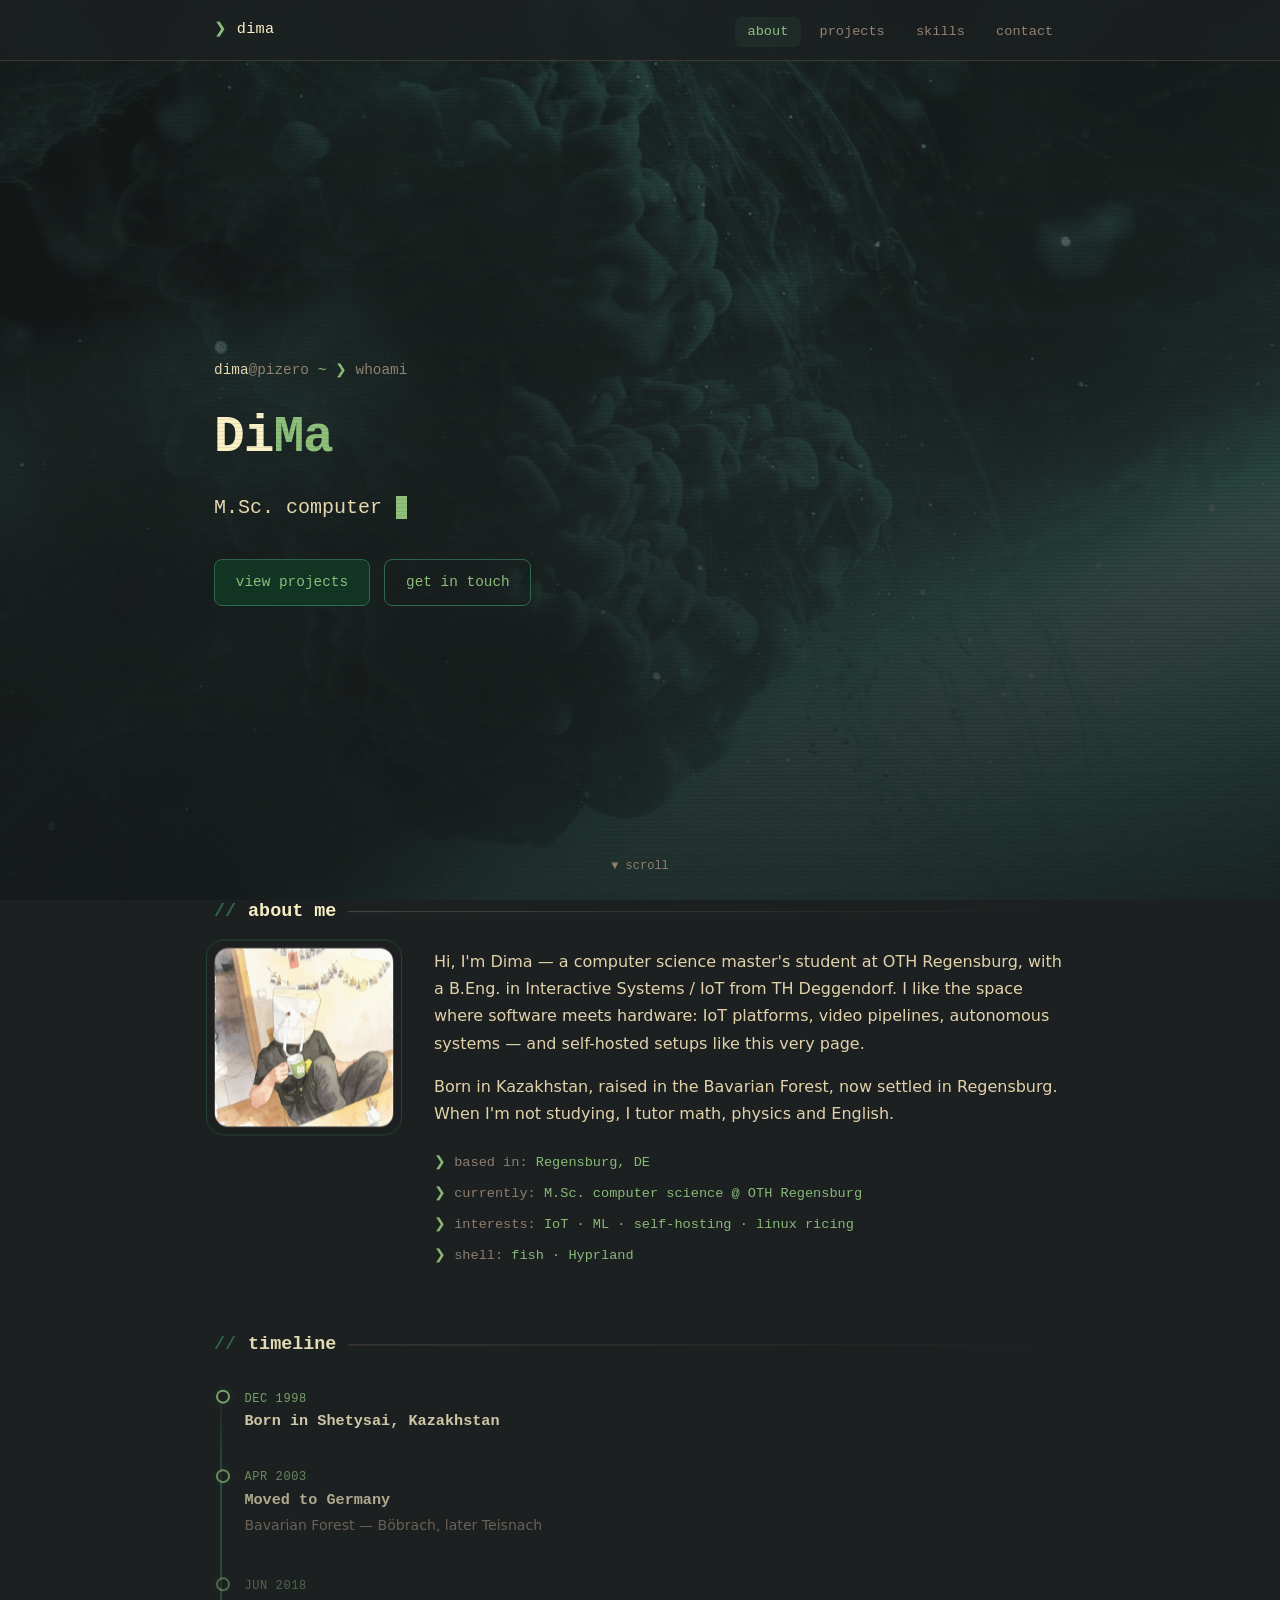
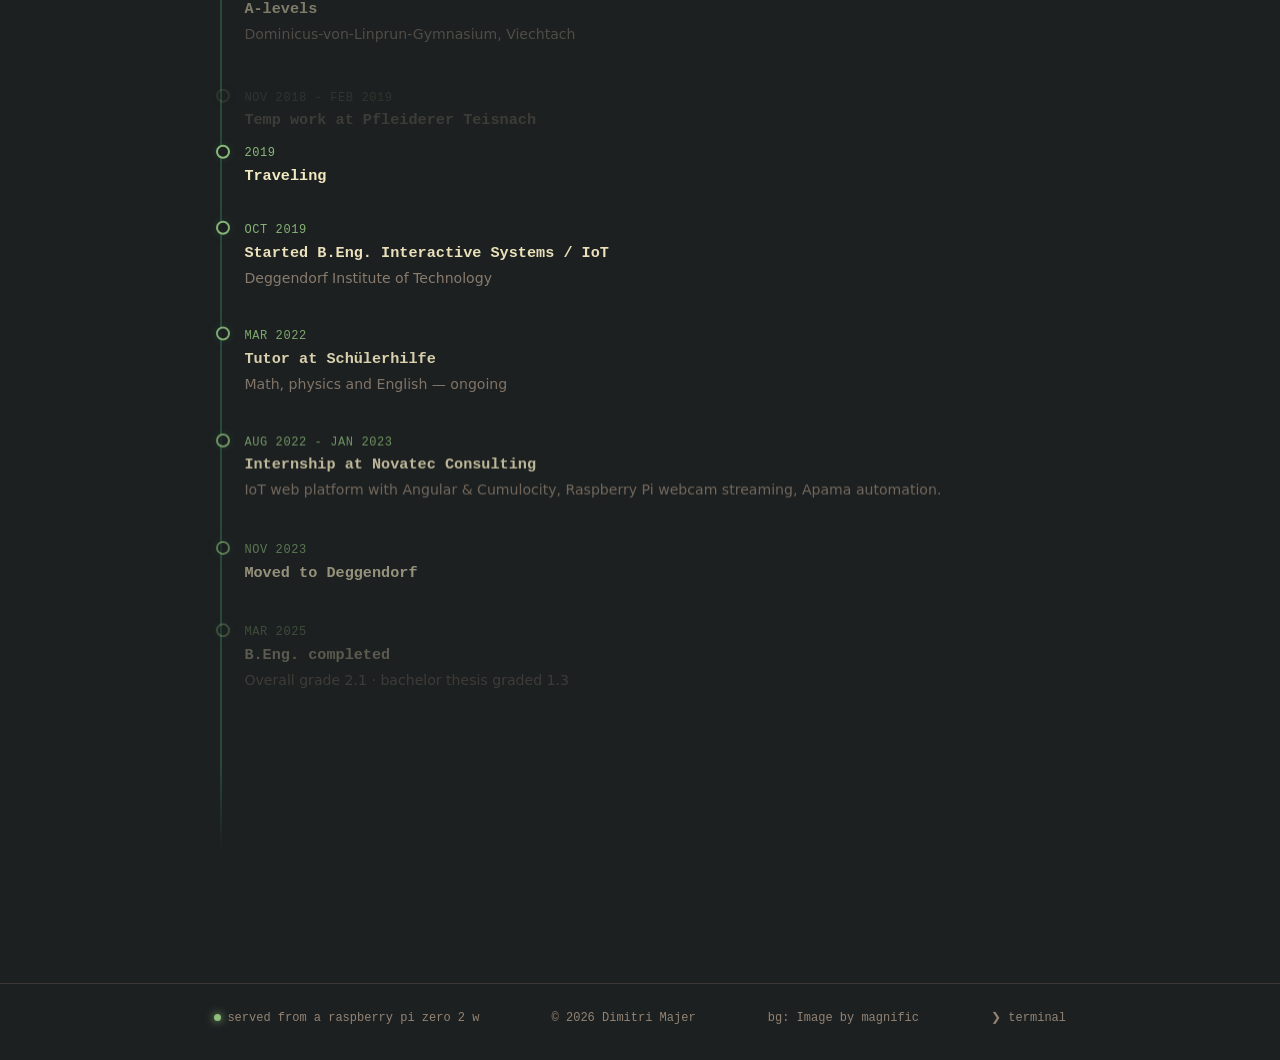
==== index.html @ 5ba2a17c "start of my site" ====
<!DOCTYPE html>
<html lang="en">
<head>
  <meta charset="UTF-8">
  <meta name="viewport" content="width=device-width, initial-scale=1.0">
  <title>Dimitri Majer — Profile</title>
  <meta name="description" content="Personal profile of Dimitri Majer — self-hosted on a Raspberry Pi Zero 2 W">
  <link rel="stylesheet" href="style.css">
</head>
<body>
  <div class="bg-fx" aria-hidden="true">
    <img class="bg-img" src="bg-liquid.jpg" alt="">
    <div class="bg-overlay"></div>
  </div>
  <div class="scanlines" aria-hidden="true"></div>

  <nav class="site-nav">
    <div class="wrap">
      <a class="nav-logo" href="index.html"><span class="prompt-sign">❯</span> dima</a>
      <ul class="nav-links">
        <li><a href="index.html" class="active">about</a></li>
        <li><a href="projects.html">projects</a></li>
        <li><a href="skills.html">skills</a></li>
        <li><a href="contact.html">contact</a></li>
      </ul>
    </div>
  </nav>

  <main class="wrap">
    <section class="hero">
      <p class="hero-prompt"><span class="p-user">dima</span>@pizero <span class="p-path">~</span> <span class="prompt-sign">❯</span> whoami</p>
      <h1>Di<span class="accent">Ma</span></h1>
      <p class="typed-line" data-type='["M.Sc. computer science student @ OTH Regensburg.", "B.Eng. interactive systems / IoT.", "Served fresh from a Raspberry Pi Zero 2 W."]'>
        <span class="typed-text"></span><span class="cursor"></span>
      </p>
      <div class="hero-actions">
        <a class="btn solid" href="projects.html">view projects</a>
        <a class="btn" href="contact.html">get in touch</a>
      </div>
      <span class="scroll-hint">▼ scroll</span>
    </section>

    <section>
      <h2 class="section-title reveal">about me</h2>
      <div class="about-layout">
        <div class="avatar-frame reveal">
          <img class="avatar" src="avatar.png" alt="Portrait of me :)">
        </div>
        <div class="about-text reveal">
          <p>
            Hi, I'm Dima — a computer science master's student at OTH Regensburg,
            with a B.Eng. in Interactive Systems / IoT from TH Deggendorf. I like the
            space where software meets hardware: IoT platforms, video pipelines,
            autonomous systems — and self-hosted setups like this very page.
          </p>
          <p>
            Born in Kazakhstan, raised in the Bavarian Forest, now settled in
            Regensburg. When I'm not studying, I tutor math, physics and English.
          </p>
          <ul class="fact-list">
            <li>based in: <span class="accent">Regensburg, DE</span></li>
            <li>currently: <span class="accent">M.Sc. computer science @ OTH Regensburg</span></li>
            <li>interests: <span class="accent">IoT · ML · self-hosting · linux ricing</span></li>
            <li>shell: <span class="accent">fish · Hyprland</span></li>
          </ul>
        </div>
      </div>
    </section>

    <section style="margin-top: 4rem;">
      <h2 class="section-title reveal">timeline</h2>
      <ol class="timeline">
        <li class="tl-item reveal">
          <span class="tl-year">dec 1998</span>
          <h3>Born in Shetysai, Kazakhstan</h3>
        </li>
        <li class="tl-item reveal">
          <span class="tl-year">apr 2003</span>
          <h3>Moved to Germany</h3>
          <p>Bavarian Forest — Böbrach, later Teisnach</p>
        </li>
        <li class="tl-item reveal">
          <span class="tl-year">jun 2018</span>
          <h3>A-levels</h3>
          <p>Dominicus-von-Linprun-Gymnasium, Viechtach</p>
        </li>
        <li class="tl-item reveal">
          <span class="tl-year">nov 2018 - feb 2019</span>
          <h3>Temp work at Pfleiderer Teisnach</h3>
        </li>
        <li class="tl-item reveal">
          <span class="tl-year">2019</span>
          <h3>Traveling</h3>
        </li>
        <li class="tl-item reveal">
          <span class="tl-year">oct 2019</span>
          <h3>Started B.Eng. Interactive Systems / IoT</h3>
          <p>Deggendorf Institute of Technology</p>
        </li>
        <li class="tl-item reveal">
          <span class="tl-year">mar 2022</span>
          <h3>Tutor at Schülerhilfe</h3>
          <p>Math, physics and English — ongoing</p>
        </li>
        <li class="tl-item reveal">
          <span class="tl-year">aug 2022 - jan 2023</span>
          <h3>Internship at Novatec Consulting</h3>
          <p>IoT web platform with Angular &amp; Cumulocity, Raspberry Pi webcam streaming, Apama automation.</p>
        </li>
        <li class="tl-item reveal">
          <span class="tl-year">nov 2023</span>
          <h3>Moved to Deggendorf</h3>
        </li>
        <li class="tl-item reveal">
          <span class="tl-year">mar 2025</span>
          <h3>B.Eng. completed</h3>
          <p>Overall grade 2.1 · bachelor thesis graded 1.3</p>
        </li>
        <li class="tl-item reveal">
          <span class="tl-year">2025</span>
          <h3>Downtime — personal projects</h3>
        </li>
        <li class="tl-item reveal">
          <span class="tl-year">mar 2026</span>
          <h3>Moved to Regensburg - started M.Sc. Computer Science</h3>
          <p>OTH Regensburg.</p>
        </li>
      </ol>
    </section>
  </main>

  <footer class="site-footer">
    <div class="wrap">
      <span><span class="status-dot"></span>served from a raspberry pi zero 2 w<span id="pi-vitals"></span></span>
      <span>© 2026 Dimitri Majer</span>
      <span class="credit">bg: <a href="https://www.magnific.com/free-photo/abstract-heavy-azure-haze-liquid_4251077.htm#fromView=keyword&page=1&position=0&uuid=50233262-d881-4d51-a548-5ae1bffae1d2&query=Phthalo+green+wallpaper" target="_blank" rel="noopener">Image by magnific</a></span>
      <span><button class="term-open" type="button">❯ terminal</button></span>
    </div>
  </footer>

  <script src="vendor/gsap.min.js"></script>
  <script src="vendor/ScrollTrigger.min.js"></script>
  <script src="vendor/lenis.min.js"></script>
  <script src="script.js"></script>
  <script src="terminal.js"></script>
</body>
</html>
---- style.css ----
/* ---------------------------------------------------------------
   Gruvbox dark base + phthalo green accent
   --------------------------------------------------------------- */
:root {
  --bg: #1d2021;            /* gruvbox dark hard */
  --bg-soft: #282828;       /* gruvbox bg0 */
  --surface: #32302f;       /* gruvbox bg0_s */
  --border: #3c3836;        /* gruvbox bg1 */
  --border-soft: #504945;   /* gruvbox bg2 */
  --text: #ebdbb2;          /* gruvbox fg */
  --text-bright: #fbf1c7;   /* gruvbox fg0 */
  --muted: #928374;         /* gruvbox gray */
  --accent-deep: #123524;   /* phthalo green */
  --accent: #2f6b4f;        /* phthalo, lifted */
  --accent-bright: #8ec07c; /* gruvbox aqua – readable accent on dark */
  --glow: rgba(47, 107, 79, 0.35);

  --ease: cubic-bezier(0.22, 1, 0.36, 1);
  --font-mono: "JetBrains Mono", "Fira Code", "Cascadia Code", Consolas, "SF Mono", monospace;
  --font-body: "Segoe UI", system-ui, -apple-system, Roboto, sans-serif;
}

* {
  margin: 0;
  padding: 0;
  box-sizing: border-box;
}

html {
  scroll-behavior: smooth;
}

body {
  font-family: var(--font-body);
  background: var(--bg);
  color: var(--text);
  line-height: 1.7;
  min-height: 100vh;
  overflow-x: hidden;
  overflow-wrap: break-word;
}

::selection {
  background: var(--accent);
  color: var(--text-bright);
}

/* ---------------------------------------------------------------
   Cross-document page transitions (View Transitions API).
   Nav, background and scanlines are named so they stay perfectly
   still while only the page content swaps. Browsers without
   cross-document VT get a JS fade fallback (script.js).
   --------------------------------------------------------------- */
@view-transition {
  navigation: auto;
}

.site-nav    { view-transition-name: site-nav; }
.bg-fx       { view-transition-name: bg-fx; }
.scanlines   { view-transition-name: scanlines; }
.site-footer { view-transition-name: site-footer; }

::view-transition-old(root) {
  animation: vt-out 0.22s ease both;
}

::view-transition-new(root) {
  animation: vt-in 0.45s var(--ease) both;
}

@keyframes vt-out {
  to { opacity: 0; transform: translateY(-12px); filter: blur(6px); }
}

@keyframes vt-in {
  from { opacity: 0; transform: translateY(16px); filter: blur(8px); }
}

/* JS fallback (no cross-document VT support) */
.page-enter main { animation: vt-in 0.45s var(--ease) both; }
.page-exit main,
.page-exit .site-footer { animation: vt-out 0.2s ease both; }

/* ---------------------------------------------------------------
   Ambient background: abstract-heavy-azure-haze-liquid.jpg as a
   fixed, oversized layer. GSAP pans it down on scroll (the ink
   cloud sinks) and keeps a slow drift running while idle. The
   overlay keeps text readable over the bright glow.
   --------------------------------------------------------------- */
.bg-fx {
  position: fixed;
  inset: 0;
  z-index: -1;
  overflow: hidden;
  pointer-events: none;
  background: #14201d;
}

.bg-img {
  position: absolute;
  left: 50%;
  top: 50%;
  width: max(130vw, 130vh);
  height: max(130vw, 130vh);
  transform: translate(-50%, -50%);
  will-change: transform;
  filter: saturate(0.85) brightness(0.82);
}

.bg-overlay {
  position: absolute;
  inset: 0;
  background: linear-gradient(
    to bottom,
    rgba(29, 32, 33, 0.6),
    rgba(29, 32, 33, 0.72) 55%,
    rgba(23, 26, 27, 0.84)
  );
}

/* Lenis smooth-scroll helpers */
html.lenis, html.lenis body { height: auto; }
.lenis.lenis-smooth { scroll-behavior: auto !important; }
.lenis.lenis-stopped { overflow: hidden; }

.scanlines {
  position: fixed;
  inset: 0;
  z-index: 2;
  pointer-events: none;
  background: repeating-linear-gradient(
    to bottom,
    transparent 0px,
    transparent 3px,
    rgba(0, 0, 0, 0.08) 3px,
    rgba(0, 0, 0, 0.08) 4px
  );
  mix-blend-mode: multiply;
}

/* ---------------------------------------------------------------
   Layout
   --------------------------------------------------------------- */
.wrap {
  max-width: 900px;
  margin: 0 auto;
  padding: 0 1.5rem;
}

main.wrap {
  padding-top: 7rem;
  padding-bottom: 4rem;
  min-height: 100vh;
}

/* ---------------------------------------------------------------
   Navigation
   --------------------------------------------------------------- */
.site-nav {
  position: fixed;
  top: 0;
  left: 0;
  right: 0;
  z-index: 10;
  backdrop-filter: blur(12px);
  background: rgba(29, 32, 33, 0.82);
  border-bottom: 1px solid var(--border);
}

.site-nav .wrap {
  display: flex;
  align-items: center;
  justify-content: space-between;
  height: 3.75rem;
}

.nav-logo {
  font-family: var(--font-mono);
  font-size: 0.95rem;
  color: var(--text-bright);
  text-decoration: none;
  letter-spacing: 0.02em;
}

.prompt-sign {
  color: var(--accent-bright);
}

.nav-links {
  display: flex;
  list-style: none;
  gap: 0.35rem;
}

.nav-links a {
  font-family: var(--font-mono);
  font-size: 0.85rem;
  color: var(--muted);
  text-decoration: none;
  padding: 0.45rem 0.8rem;
  border-radius: 6px;
  position: relative;
  transition: color 0.35s var(--ease), background 0.35s var(--ease);
}

.nav-links a::after {
  content: "";
  position: absolute;
  left: 0.8rem;
  right: 0.8rem;
  bottom: 0.25rem;
  height: 1px;
  background: var(--accent-bright);
  transform: scaleX(0);
  transform-origin: left;
  transition: transform 0.4s var(--ease);
}

.nav-links a:hover {
  color: var(--text);
}

.nav-links a:hover::after {
  transform: scaleX(1);
}

.nav-links a.active {
  color: var(--accent-bright);
  background: rgba(47, 107, 79, 0.15);
}

/* ---------------------------------------------------------------
   Typography
   --------------------------------------------------------------- */
h1, h2, h3 {
  font-family: var(--font-mono);
  color: var(--text-bright);
  line-height: 1.25;
}

h1 {
  font-size: clamp(2rem, 5.5vw, 3.2rem);
  letter-spacing: -0.02em;
}

.section-title {
  font-size: 1.15rem;
  margin-bottom: 1.5rem;
  display: flex;
  align-items: center;
  gap: 0.75rem;
}

.section-title::before {
  content: "//";
  color: var(--accent);
}

.section-title::after {
  content: "";
  flex: 1;
  height: 1px;
  background: linear-gradient(to right, var(--border-soft), transparent);
}

.accent { color: var(--accent-bright); }
.muted  { color: var(--muted); }

/* ---------------------------------------------------------------
   Hero (index) — fish-style prompt
   --------------------------------------------------------------- */
.hero {
  min-height: calc(100vh - 7rem);
  display: flex;
  flex-direction: column;
  justify-content: center;
  gap: 1.4rem;
  padding-bottom: 3rem;
}

.hero-prompt {
  font-family: var(--font-mono);
  font-size: 0.9rem;
  color: var(--muted);
}

.hero-prompt .p-user { color: var(--text); }
.hero-prompt .p-path { color: var(--accent-bright); }

.typed-line {
  font-family: var(--font-mono);
  font-size: clamp(1rem, 2.4vw, 1.25rem);
  color: var(--text);
  min-height: 1.8em;
}

.cursor {
  display: inline-block;
  width: 0.55em;
  height: 1.15em;
  background: var(--accent-bright);
  vertical-align: text-bottom;
  margin-left: 2px;
  animation: blink 1.05s steps(1) infinite;
}

@keyframes blink {
  50% { opacity: 0; }
}

.hero-actions {
  display: flex;
  gap: 0.9rem;
  flex-wrap: wrap;
  margin-top: 0.6rem;
}

.btn {
  font-family: var(--font-mono);
  font-size: 0.9rem;
  text-decoration: none;
  padding: 0.65rem 1.3rem;
  border-radius: 8px;
  border: 1px solid var(--accent);
  color: var(--accent-bright);
  background: transparent;
  transition:
    background 0.45s var(--ease),
    box-shadow 0.45s var(--ease),
    transform 0.45s var(--ease),
    color 0.45s var(--ease),
    border-color 0.45s var(--ease);
}

.btn:hover {
  background: var(--accent-deep);
  box-shadow: 0 0 28px var(--glow);
  transform: translateY(-3px);
}

.btn.solid {
  background: var(--accent-deep);
  border-color: var(--accent);
}

.btn.solid:hover {
  background: var(--accent);
  color: var(--text-bright);
}

.scroll-hint {
  position: absolute;
  bottom: 1.5rem;
  left: 50%;
  transform: translateX(-50%);
  color: var(--muted);
  font-family: var(--font-mono);
  font-size: 0.75rem;
  animation: bob 2.2s ease-in-out infinite;
}

@keyframes bob {
  0%, 100% { transform: translate(-50%, 0); }
  50%      { transform: translate(-50%, 8px); }
}

/* ---------------------------------------------------------------
   Cards & panels
   --------------------------------------------------------------- */
.panel {
  background: linear-gradient(160deg, var(--bg-soft), var(--surface));
  border: 1px solid var(--border);
  border-radius: 12px;
  padding: 1.75rem;
}

.card-grid {
  display: grid;
  grid-template-columns: repeat(auto-fill, minmax(250px, 1fr));
  gap: 1.25rem;
}

.card {
  background: linear-gradient(160deg, var(--bg-soft), var(--surface));
  border: 1px solid var(--border);
  border-radius: 12px;
  padding: 1.5rem;
  display: flex;
  flex-direction: column;
  gap: 0.7rem;
  position: relative;
  overflow: hidden;
  transition:
    transform 0.55s var(--ease),
    border-color 0.55s var(--ease),
    box-shadow 0.55s var(--ease);
}

.card::before {
  content: "";
  position: absolute;
  inset: 0;
  background: radial-gradient(circle at top right, rgba(47, 107, 79, 0.18), transparent 60%);
  opacity: 0;
  transition: opacity 0.55s var(--ease);
}

.card:hover {
  transform: translateY(-5px);
  border-color: var(--accent);
  box-shadow: 0 12px 32px rgba(0, 0, 0, 0.45), 0 0 24px var(--glow);
}

.card:hover::before {
  opacity: 1;
}

.card h3 {
  font-size: 1rem;
}

.card p {
  font-size: 0.9rem;
  color: var(--muted);
}

.card .tags {
  display: flex;
  flex-wrap: wrap;
  gap: 0.4rem;
  margin-top: auto;
}

.tag {
  font-family: var(--font-mono);
  font-size: 0.7rem;
  color: var(--accent-bright);
  border: 1px solid var(--border-soft);
  border-radius: 999px;
  padding: 0.15rem 0.6rem;
}

.card a.card-link {
  color: var(--accent-bright);
  font-family: var(--font-mono);
  font-size: 0.8rem;
  text-decoration: none;
}

.card a.card-link:hover {
  text-decoration: underline;
}

/* ---------------------------------------------------------------
   About (index)
   --------------------------------------------------------------- */
.about-layout {
  display: grid;
  grid-template-columns: 180px 1fr;
  gap: 2.5rem;
  align-items: start;
}

.avatar-frame {
  position: relative;
}

.avatar {
  width: 180px;
  height: 180px;
  border-radius: 14px;
  object-fit: cover;
  border: 1px solid var(--border-soft);
  display: block;
  filter: saturate(0.9) contrast(1.05);
}

.avatar-frame::after {
  content: "";
  position: absolute;
  inset: -8px;
  border: 1px solid var(--accent);
  border-radius: 18px;
  opacity: 0.5;
  animation: pulse-frame 3.5s ease-in-out infinite;
}

@keyframes pulse-frame {
  0%, 100% { transform: scale(1);    opacity: 0.5; }
  50%      { transform: scale(1.03); opacity: 0.2; }
}

.about-text p + p {
  margin-top: 1rem;
}

.fact-list {
  list-style: none;
  margin-top: 1.5rem;
  display: grid;
  gap: 0.5rem;
}

.fact-list li {
  font-family: var(--font-mono);
  font-size: 0.85rem;
  color: var(--muted);
}

.fact-list li::before {
  content: "❯ ";
  color: var(--accent-bright);
}

/* ---------------------------------------------------------------
   Timeline (index)
   --------------------------------------------------------------- */
.timeline {
  list-style: none;
  position: relative;
  margin-top: 0.5rem;
  padding-left: 1.9rem;
}

.timeline::before {
  content: "";
  position: absolute;
  left: 6px;
  top: 4px;
  bottom: 4px;
  width: 2px;
  background: linear-gradient(to bottom, transparent, var(--accent) 8%, var(--accent) 92%, transparent);
  opacity: 0.55;
}

.tl-item {
  position: relative;
  padding-bottom: 1.7rem;
}

.tl-item:last-child {
  padding-bottom: 0;
}

.tl-item::before {
  content: "";
  position: absolute;
  left: calc(-1.9rem + 2px);
  top: 0.45rem;
  width: 10px;
  height: 10px;
  border-radius: 50%;
  background: var(--bg);
  border: 2px solid var(--accent-bright);
  box-shadow: 0 0 10px var(--glow);
}

.tl-year {
  font-family: var(--font-mono);
  font-size: 0.75rem;
  color: var(--accent-bright);
  letter-spacing: 0.05em;
  text-transform: uppercase;
}

.tl-item h3 {
  font-size: 0.95rem;
  margin-top: 0.15rem;
}

.tl-item p {
  font-size: 0.88rem;
  color: var(--muted);
  margin-top: 0.25rem;
}

/* ---------------------------------------------------------------
   Skills page
   --------------------------------------------------------------- */
.skill-group {
  margin-bottom: 2.5rem;
}

.skill {
  margin-bottom: 1.1rem;
}

.skill:last-child {
  margin-bottom: 0;
}

.skill-head {
  display: flex;
  flex-wrap: wrap;
  justify-content: space-between;
  gap: 0.15rem 0.75rem;
  font-family: var(--font-mono);
  font-size: 0.85rem;
  margin-bottom: 0.35rem;
}

.skill-head .lvl {
  color: var(--muted);
}

.bar {
  height: 8px;
  background: var(--border);
  border-radius: 999px;
  overflow: hidden;
}

.bar-fill {
  height: 100%;
  width: 0;
  border-radius: 999px;
  background: linear-gradient(to right, var(--accent-deep), var(--accent), var(--accent-bright));
  transition: width 1.2s var(--ease);
}

.chip-cloud {
  display: flex;
  flex-wrap: wrap;
  gap: 0.6rem;
}

.chip {
  font-family: var(--font-mono);
  font-size: 0.85rem;
  color: var(--text);
  background: var(--surface);
  border: 1px solid var(--border-soft);
  border-radius: 8px;
  padding: 0.45rem 0.9rem;
  transition:
    border-color 0.45s var(--ease),
    color 0.45s var(--ease),
    transform 0.45s var(--ease),
    box-shadow 0.45s var(--ease);
}

.chip:hover {
  border-color: var(--accent);
  color: var(--accent-bright);
  transform: translateY(-3px);
  box-shadow: 0 0 16px var(--glow);
}

/* ---------------------------------------------------------------
   Contact page
   --------------------------------------------------------------- */
.contact-list {
  list-style: none;
  display: grid;
  gap: 1rem;
  max-width: 480px;
}

.contact-list a {
  display: flex;
  flex-wrap: wrap;
  align-items: center;
  gap: 0.5rem 1rem;
  padding: 1.1rem 1.4rem;
  background: linear-gradient(160deg, var(--bg-soft), var(--surface));
  border: 1px solid var(--border);
  border-radius: 12px;
  color: var(--text);
  text-decoration: none;
  font-family: var(--font-mono);
  font-size: 0.95rem;
  transition:
    transform 0.45s var(--ease),
    border-color 0.45s var(--ease),
    box-shadow 0.45s var(--ease);
}

.contact-list a:hover {
  transform: translateX(8px);
  border-color: var(--accent);
  box-shadow: 0 0 20px var(--glow);
}

.contact-list .icon {
  color: var(--accent-bright);
  font-size: 1.1rem;
  width: 1.5rem;
  text-align: center;
}

.link-label {
  display: flex;
  flex-direction: column;
  gap: 0.15rem;
  line-height: 1.3;
  min-width: 0;
}

.comment {
  font-size: 0.72rem;
  font-style: italic;
  color: var(--muted);
}

.contact-list .handle {
  margin-left: auto;
  color: var(--muted);
  font-size: 0.8rem;
  overflow-wrap: anywhere;
}

/* ---------------------------------------------------------------
   Footer
   --------------------------------------------------------------- */
.site-footer {
  border-top: 1px solid var(--border);
  padding: 1.5rem 0 2rem;
  margin-top: 4rem;
}

.site-footer .wrap {
  display: flex;
  justify-content: space-between;
  flex-wrap: wrap;
  gap: 0.5rem;
  font-family: var(--font-mono);
  font-size: 0.75rem;
  color: var(--muted);
}

.site-footer .credit a {
  color: inherit;
  text-decoration: none;
  transition: color 0.3s var(--ease);
}

.site-footer .credit a:hover {
  color: var(--accent-bright);
  text-decoration: underline;
  text-decoration-color: var(--accent-bright);
  text-underline-offset: 2px;
}

.site-footer .status-dot {
  display: inline-block;
  width: 7px;
  height: 7px;
  border-radius: 50%;
  background: var(--accent-bright);
  margin-right: 0.4rem;
  box-shadow: 0 0 8px var(--accent-bright);
  animation: blink 2.4s ease-in-out infinite;
}

/* ---------------------------------------------------------------
   Fake terminal (terminal.js)
   --------------------------------------------------------------- */
.term-overlay {
  position: fixed;
  inset: 0;
  z-index: 40;
  display: flex;
  align-items: center;
  justify-content: center;
  padding: 1.25rem;
  background: rgba(20, 22, 23, 0.6);
  backdrop-filter: blur(6px);
  opacity: 0;
  pointer-events: none;
  transition: opacity 0.25s var(--ease);
}

.term-overlay.visible {
  opacity: 1;
  pointer-events: auto;
}

.term {
  width: min(680px, 100%);
  height: min(440px, 80vh);
  display: flex;
  flex-direction: column;
  background: rgba(29, 32, 33, 0.96);
  border: 1px solid var(--border-soft);
  border-radius: 12px;
  box-shadow: 0 24px 64px rgba(0, 0, 0, 0.6), 0 0 40px var(--glow);
  font-family: var(--font-mono);
  font-size: 0.85rem;
  transform: translateY(14px) scale(0.98);
  transition: transform 0.3s var(--ease);
  overflow: hidden;
}

.term-overlay.visible .term {
  transform: none;
}

.term-bar {
  display: flex;
  align-items: center;
  justify-content: space-between;
  padding: 0.5rem 0.9rem;
  border-bottom: 1px solid var(--border);
  color: var(--muted);
  font-size: 0.75rem;
  background: var(--bg-soft);
}

.term-close {
  background: none;
  border: none;
  color: var(--muted);
  font-family: inherit;
  font-size: 0.8rem;
  cursor: pointer;
  padding: 0.1rem 0.4rem;
}

.term-close:hover {
  color: var(--accent-bright);
}

.term-body {
  flex: 1;
  overflow-y: auto;
  padding: 0.9rem;
  line-height: 1.55;
}

.term-body pre {
  font-family: inherit;
  line-height: 1.3;
  overflow-x: auto;
}

.t-line { white-space: pre-wrap; overflow-wrap: anywhere; }
.t-echo { color: var(--text-bright); margin-top: 0.35rem; }
.t-err  { color: #cc6666; }
.t-muted { color: var(--muted); }
.t-user { color: var(--text); }
.t-path { color: var(--accent-bright); }
.t-sign, .t-art { color: var(--accent-bright); }

.term-input-row {
  display: flex;
  align-items: center;
  gap: 0.4rem;
  padding: 0.6rem 0.9rem;
  border-top: 1px solid var(--border);
}

.term-input {
  flex: 1;
  background: none;
  border: none;
  outline: none;
  color: var(--text-bright);
  font-family: inherit;
  font-size: inherit;
  caret-color: var(--accent-bright);
}

.term-open {
  background: none;
  border: none;
  padding: 0;
  font-family: var(--font-mono);
  font-size: inherit;
  color: var(--muted);
  cursor: pointer;
  transition: color 0.3s var(--ease);
}

.term-open:hover {
  color: var(--accent-bright);
}

/* ---------------------------------------------------------------
   Reveal-on-scroll
   --------------------------------------------------------------- */
/* Base hidden state; GSAP animates in. The .visible class is the
   no-JS / reduced-motion / missing-vendor fallback. */
.reveal {
  opacity: 0;
  transform: translateY(24px);
}

.reveal.visible {
  opacity: 1;
  transform: none;
}

/* ---------------------------------------------------------------
   Responsive
   --------------------------------------------------------------- */

/* Tablet: layout already fluid (grid/flex), just tighten spacing
   a touch so the hero and section titles don't feel oversized. */
@media (max-width: 820px) {
  .wrap {
    padding: 0 1.25rem;
  }

  main.wrap {
    padding-top: 6rem;
  }

  .about-layout {
    gap: 1.75rem;
  }
}

/* Phones (portrait) */
@media (max-width: 640px) {
  .about-layout {
    grid-template-columns: 1fr;
  }

  .avatar-frame {
    justify-self: center;
  }

  .nav-links a {
    padding: 0.45rem 0.55rem;
    font-size: 0.78rem;
  }

  main.wrap {
    padding-top: 5.5rem;
  }

  .hero {
    min-height: calc(100vh - 5.5rem);
    gap: 1.1rem;
  }

  .hero-actions {
    gap: 0.6rem;
  }

  .btn {
    flex: 1 1 auto;
    text-align: center;
    padding: 0.6rem 1rem;
  }

  .card-grid {
    grid-template-columns: 1fr;
  }

  .card {
    padding: 1.25rem;
  }

  .timeline {
    padding-left: 1.5rem;
  }

  .tl-item::before {
    left: calc(-1.5rem + 2px);
  }

  .contact-list a {
    padding: 1rem 1.1rem;
    font-size: 0.88rem;
  }

  .contact-list .handle {
    margin-left: 0;
    width: 100%;
  }

  .site-footer .wrap {
    flex-direction: column;
    gap: 0.4rem;
  }
}

/* Small phones */
@media (max-width: 400px) {
  .wrap {
    padding: 0 1rem;
  }

  .site-nav .wrap {
    height: auto;
    min-height: 3.5rem;
    flex-wrap: wrap;
    padding-block: 0.5rem;
  }

  .nav-logo {
    font-size: 0.85rem;
  }

  .nav-links {
    gap: 0.1rem;
  }

  .nav-links a {
    padding: 0.35rem 0.4rem;
    font-size: 0.7rem;
  }

  main.wrap {
    padding-top: 6.5rem;
  }

  .hero {
    min-height: calc(100vh - 6.5rem);
  }

  .scroll-hint {
    display: none;
  }
}

/* ---------------------------------------------------------------
   Reduced motion
   --------------------------------------------------------------- */
@media (prefers-reduced-motion: reduce) {
  *, *::before, *::after {
    animation-duration: 0.01ms !important;
    animation-iteration-count: 1 !important;
    transition-duration: 0.01ms !important;
  }

  .reveal {
    opacity: 1;
    transform: none;
  }
}
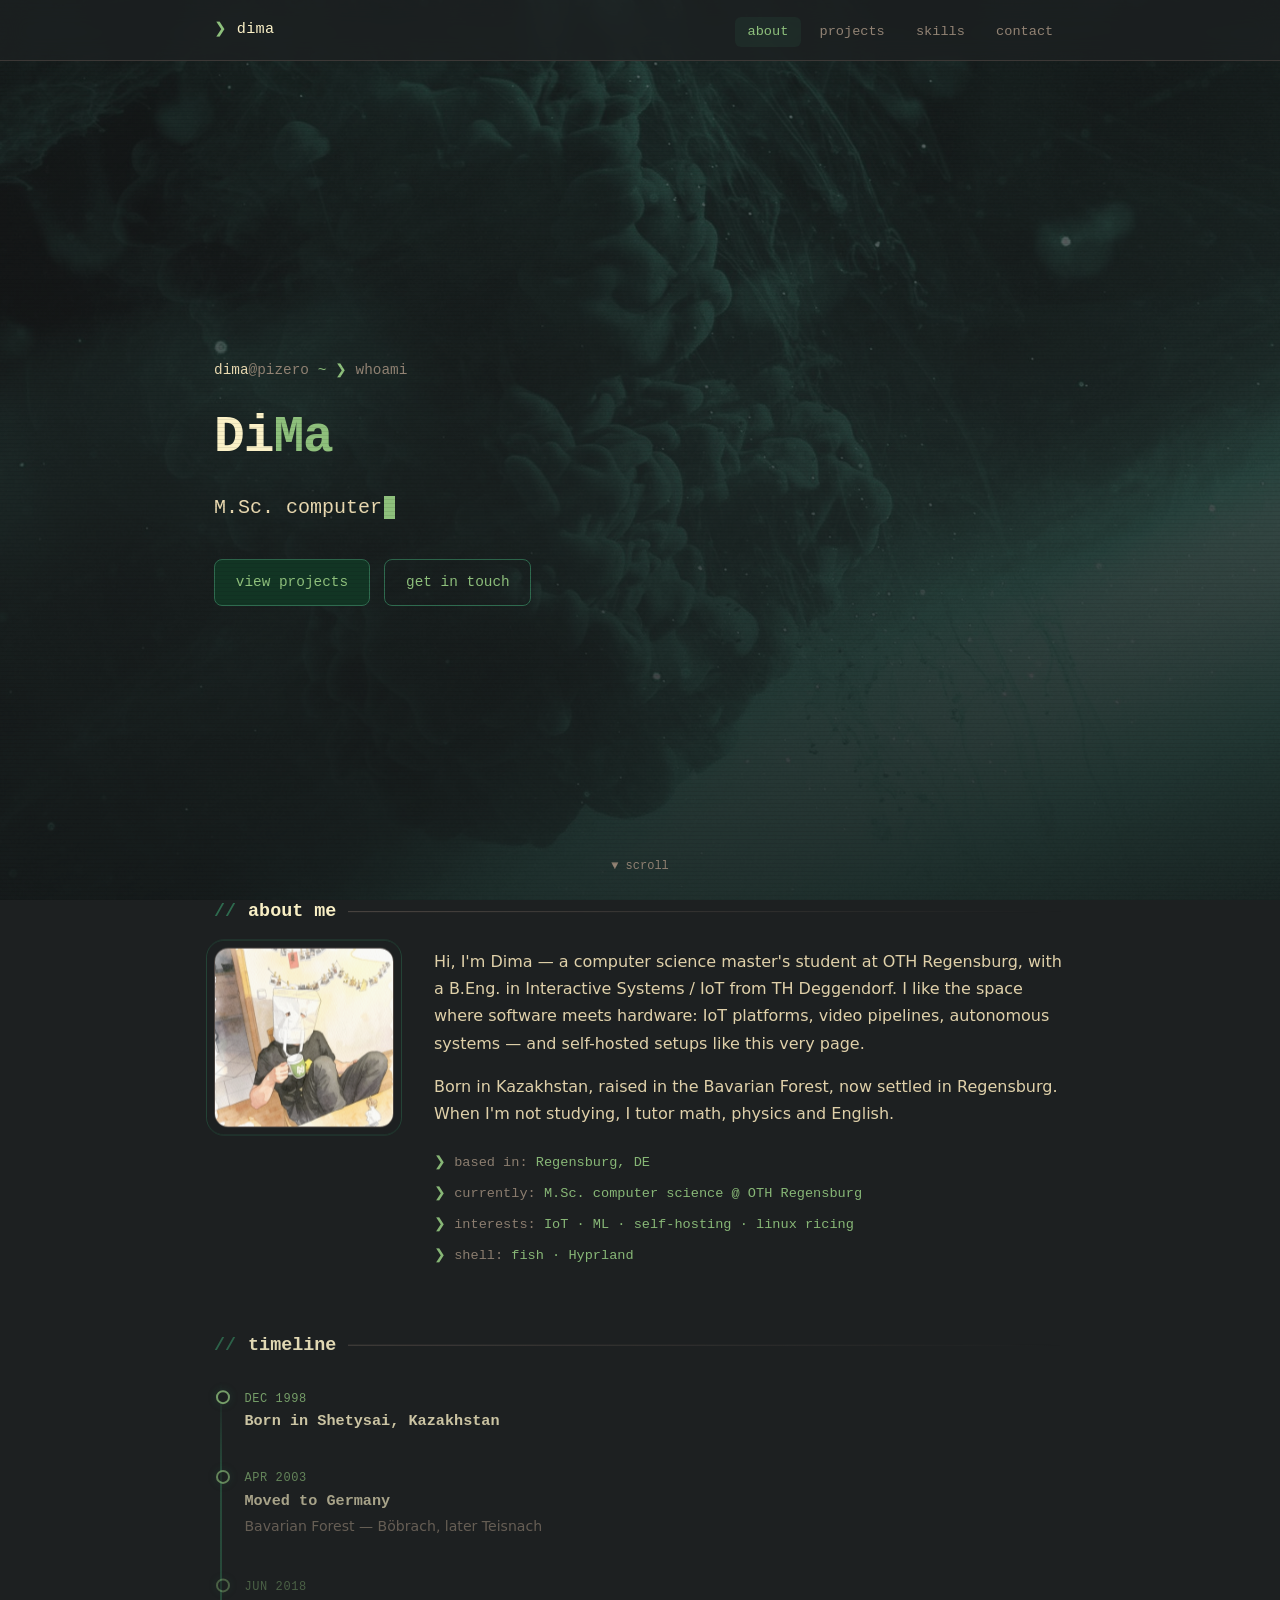
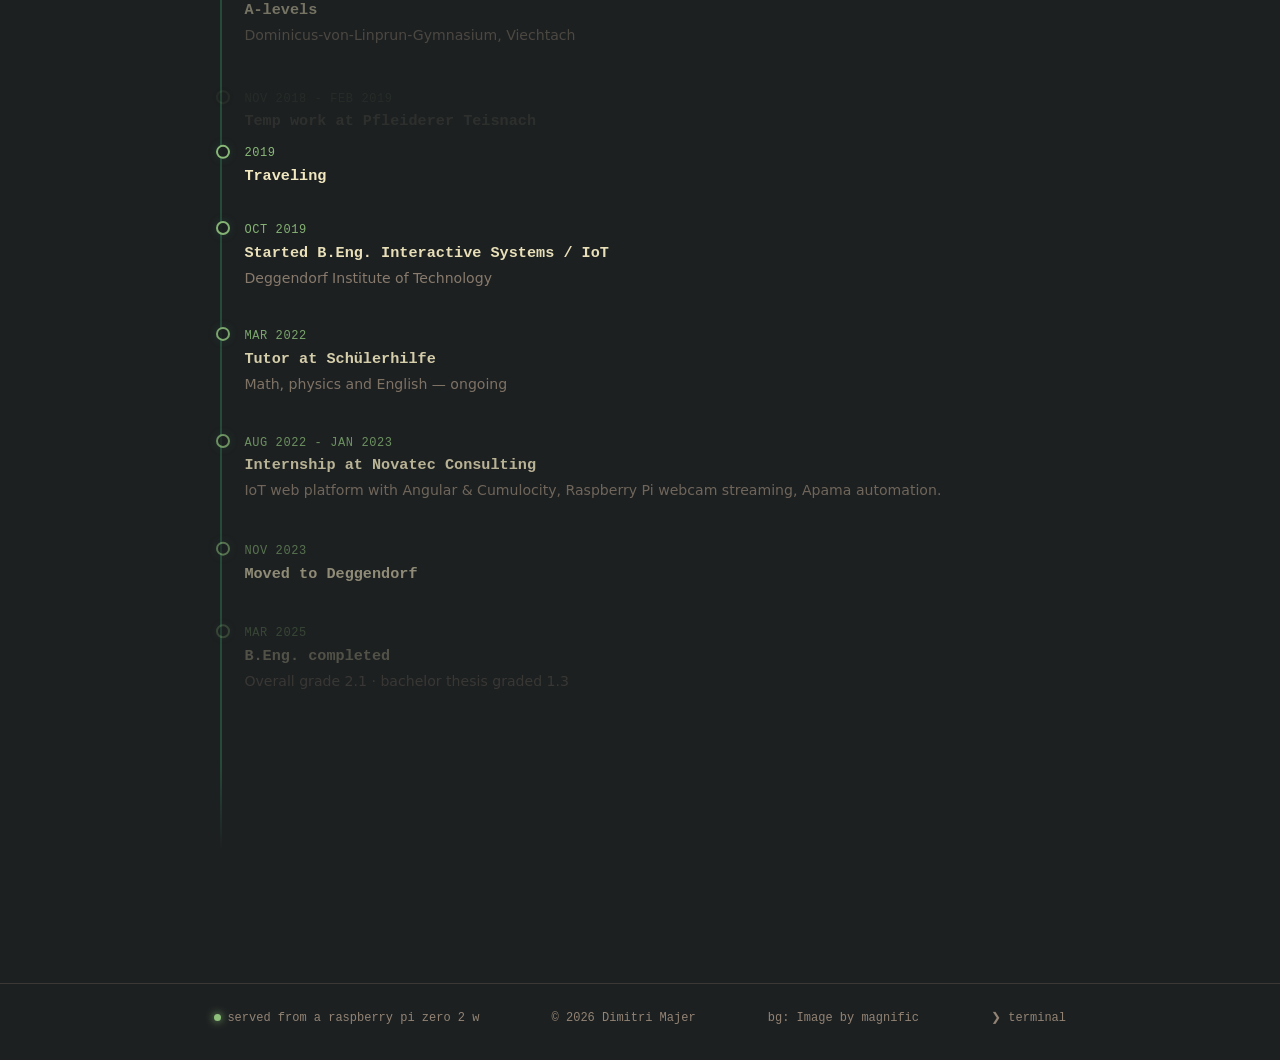
==== commit 60e501bf: "Add favicon (green ❯ prompt glyph, matches site theme)" ====
--- a/index.html
+++ b/index.html
@@ -5,6 +5,7 @@
   <meta name="viewport" content="width=device-width, initial-scale=1.0">
   <title>Dimitri Majer — Profile</title>
   <meta name="description" content="Personal profile of Dimitri Majer — self-hosted on a Raspberry Pi Zero 2 W">
+  <link rel="icon" href="favicon.svg" type="image/svg+xml">
   <link rel="stylesheet" href="style.css">
 </head>
 <body>
--- a/style.css
+++ b/style.css
@@ -823,6 +823,7 @@
 .term-body {
   flex: 1;
   overflow-y: auto;
+  overscroll-behavior: contain;
   padding: 0.9rem;
   line-height: 1.55;
 }
